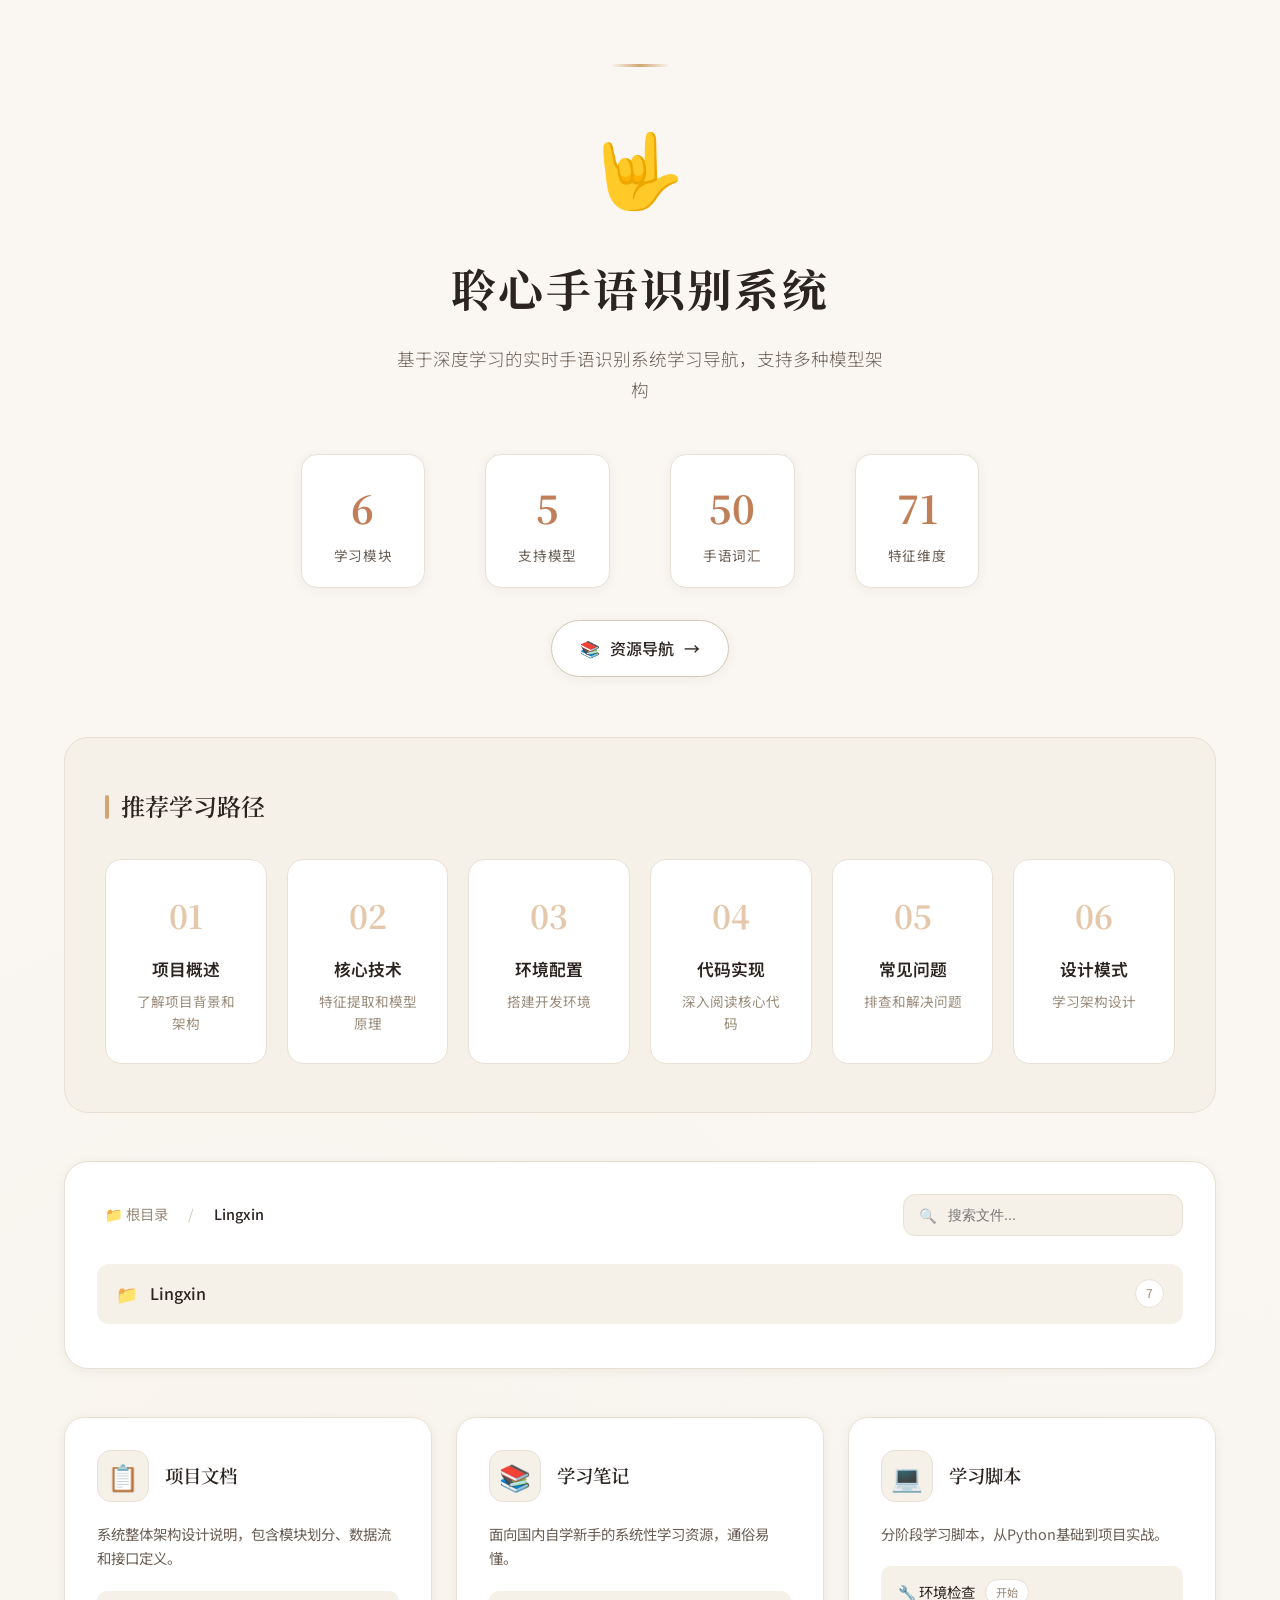
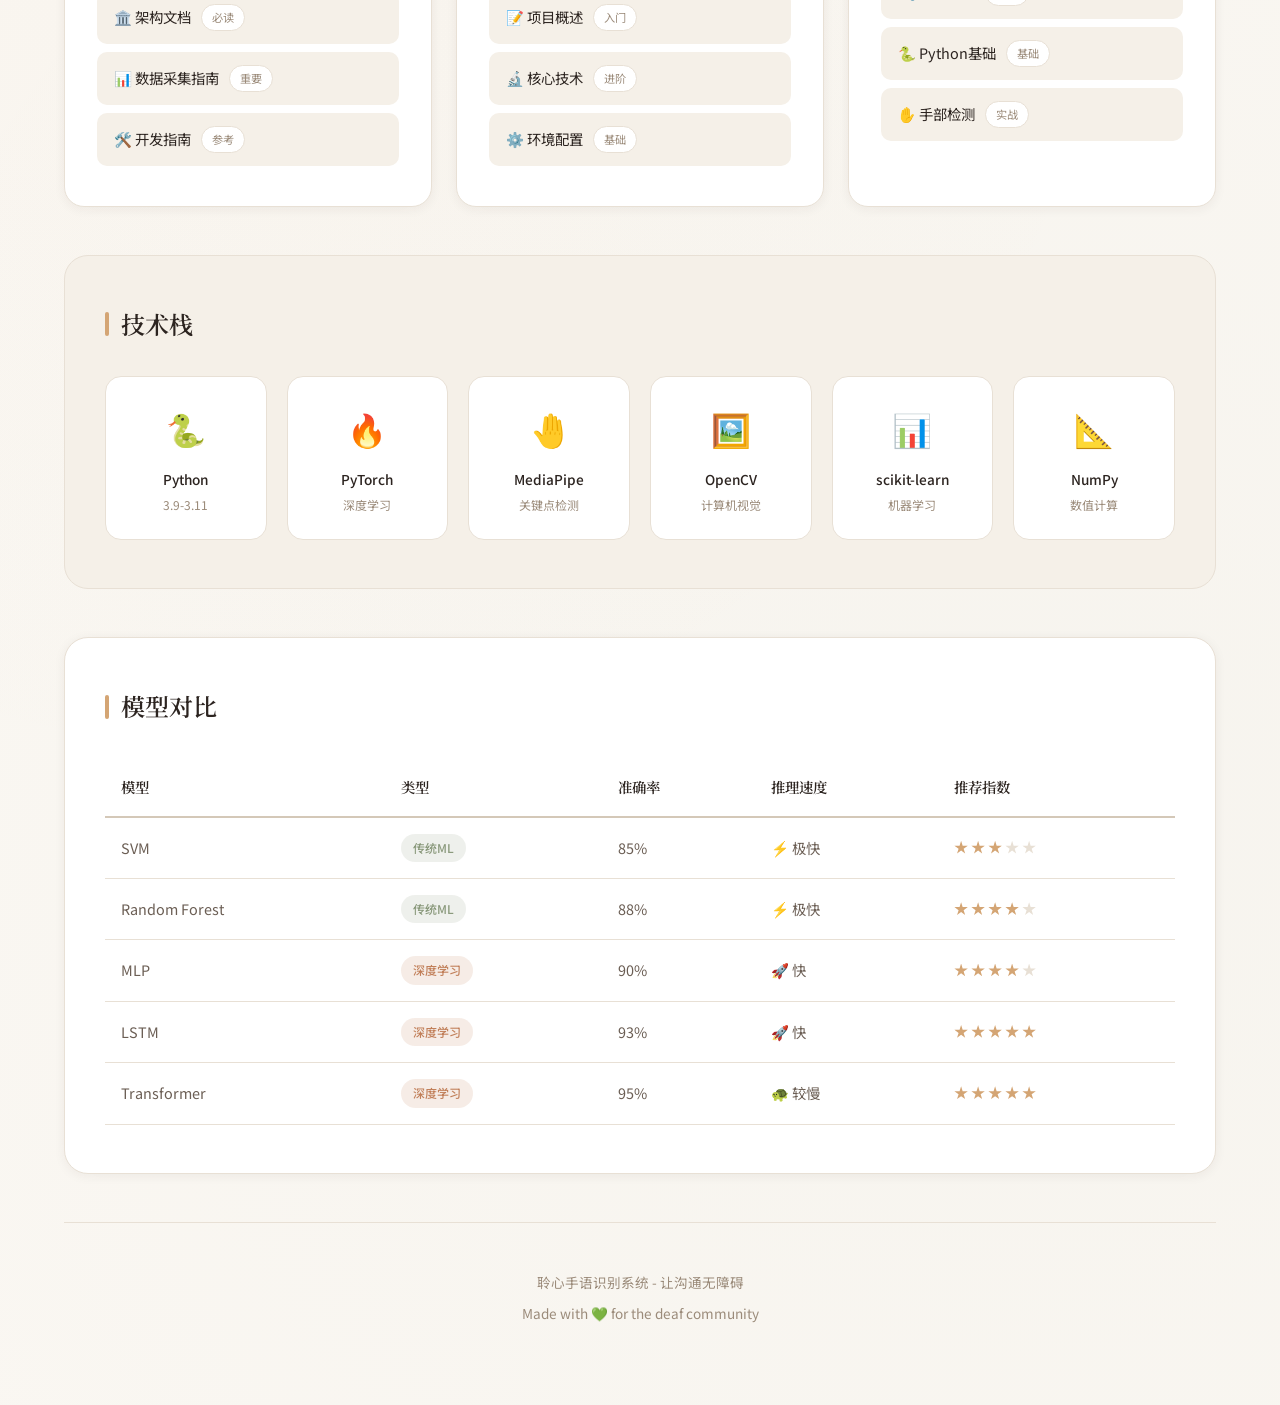
==== index.html @ bf2c27cf "feat(web): 优化网页设计，添加资源导航页面和侧边导航功能" ====
<!DOCTYPE html>
<html lang="zh-CN">
<head>
    <meta charset="UTF-8">
    <meta name="viewport" content="width=device-width, initial-scale=1.0">
    <title>聆心手语识别系统 - 学习导航</title>
    <link rel="preconnect" href="https://fonts.googleapis.com">
    <link rel="preconnect" href="https://fonts.gstatic.com" crossorigin>
    <link href="https://fonts.googleapis.com/css2?family=Noto+Serif+SC:wght@400;600;700&family=Noto+Sans+SC:wght@300;400;500;600&display=swap" rel="stylesheet">
    <style>
        * {
            margin: 0;
            padding: 0;
            box-sizing: border-box;
        }

        :root {
            /* 温暖的日式配色 */
            --bg-primary: #FAF7F2;
            --bg-secondary: #F5F0E8;
            --bg-card: #FFFFFF;
            --text-primary: #2C2420;
            --text-secondary: #6B5E54;
            --text-muted: #9B8B7A;
            --accent-warm: #D4A574;
            --accent-terracotta: #C17F59;
            --accent-sage: #8B9A7D;
            --accent-indigo: #5A6B7C;
            --border-light: #E8E0D5;
            --border-medium: #D4C8B8;
            --shadow-soft: 0 2px 12px rgba(44, 36, 32, 0.06);
            --shadow-medium: 0 4px 24px rgba(44, 36, 32, 0.08);
            --shadow-hover: 0 8px 32px rgba(44, 36, 32, 0.12);
            --transition-fast: 0.2s cubic-bezier(0.4, 0, 0.2, 1);
            --transition-normal: 0.3s cubic-bezier(0.4, 0, 0.2, 1);
            --transition-slow: 0.5s cubic-bezier(0.4, 0, 0.2, 1);
        }

        body {
            font-family: 'Noto Sans SC', -apple-system, BlinkMacSystemFont, sans-serif;
            background: var(--bg-primary);
            min-height: 100vh;
            color: var(--text-primary);
            line-height: 1.7;
            background-image: 
                radial-gradient(circle at 20% 50%, rgba(212, 165, 116, 0.03) 0%, transparent 50%),
                radial-gradient(circle at 80% 80%, rgba(139, 154, 125, 0.03) 0%, transparent 50%);
        }

        .container {
            max-width: 1200px;
            margin: 0 auto;
            padding: 24px;
        }

        /* ===== 头部区域 ===== */
        header {
            text-align: center;
            padding: 80px 20px 60px;
            position: relative;
        }

        header::before {
            content: '';
            position: absolute;
            top: 40px;
            left: 50%;
            transform: translateX(-50%);
            width: 60px;
            height: 3px;
            background: linear-gradient(90deg, transparent, var(--accent-warm), transparent);
            border-radius: 2px;
        }

        .logo {
            font-size: 4.5rem;
            margin-bottom: 24px;
            display: inline-block;
            position: relative;
            animation: gentleFloat 6s ease-in-out infinite;
        }

        @keyframes gentleFloat {
            0%, 100% { transform: translateY(0); }
            50% { transform: translateY(-8px); }
        }

        h1 {
            font-family: 'Noto Serif SC', serif;
            font-size: 2.8rem;
            font-weight: 700;
            margin-bottom: 16px;
            color: var(--text-primary);
            letter-spacing: 0.05em;
        }

        .subtitle {
            font-size: 1.1rem;
            color: var(--text-secondary);
            max-width: 500px;
            margin: 0 auto;
            font-weight: 300;
            line-height: 1.8;
        }

        .nav-button {
            display: inline-flex;
            align-items: center;
            gap: 10px;
            padding: 14px 28px;
            background: var(--bg-card);
            color: var(--text-primary);
            text-decoration: none;
            border-radius: 50px;
            font-weight: 500;
            margin-top: 32px;
            transition: all var(--transition-normal);
            border: 1px solid var(--border-medium);
            box-shadow: var(--shadow-soft);
        }

        .nav-button:hover {
            transform: translateY(-2px);
            box-shadow: var(--shadow-hover);
            border-color: var(--accent-warm);
            color: var(--accent-terracotta);
        }

        .nav-button::after {
            content: '→';
            transition: transform var(--transition-fast);
        }

        .nav-button:hover::after {
            transform: translateX(4px);
        }

        /* ===== 统计区域 ===== */
        .stats {
            display: flex;
            justify-content: center;
            gap: 60px;
            margin-top: 48px;
            flex-wrap: wrap;
        }

        .stat-item {
            text-align: center;
            padding: 20px 32px;
            background: var(--bg-card);
            border-radius: 16px;
            box-shadow: var(--shadow-soft);
            border: 1px solid var(--border-light);
            transition: all var(--transition-normal);
            min-width: 120px;
        }

        .stat-item:hover {
            transform: translateY(-4px);
            box-shadow: var(--shadow-medium);
        }

        .stat-number {
            font-family: 'Noto Serif SC', serif;
            font-size: 2.4rem;
            font-weight: 700;
            color: var(--accent-terracotta);
            margin-bottom: 4px;
        }

        .stat-label {
            font-size: 0.85rem;
            color: var(--text-secondary);
            font-weight: 400;
            letter-spacing: 0.05em;
        }

        /* ===== 学习路径 ===== */
        .learning-path {
            background: var(--bg-secondary);
            border-radius: 24px;
            padding: 48px 40px;
            margin-bottom: 48px;
            border: 1px solid var(--border-light);
        }

        .section-title {
            font-family: 'Noto Serif SC', serif;
            font-size: 1.5rem;
            font-weight: 600;
            margin-bottom: 32px;
            display: flex;
            align-items: center;
            gap: 12px;
            color: var(--text-primary);
        }

        .section-title::before {
            content: '';
            width: 4px;
            height: 24px;
            background: var(--accent-warm);
            border-radius: 2px;
        }

        .path-steps {
            display: flex;
            gap: 20px;
            flex-wrap: wrap;
        }

        .path-step {
            flex: 1;
            min-width: 160px;
            background: var(--bg-card);
            border-radius: 16px;
            padding: 28px 24px;
            text-align: center;
            transition: all var(--transition-normal);
            border: 1px solid var(--border-light);
            cursor: pointer;
            position: relative;
            overflow: hidden;
        }

        .path-step::before {
            content: '';
            position: absolute;
            top: 0;
            left: 0;
            right: 0;
            height: 3px;
            background: linear-gradient(90deg, var(--accent-warm), var(--accent-terracotta));
            transform: scaleX(0);
            transition: transform var(--transition-normal);
        }

        .path-step:hover {
            transform: translateY(-4px);
            box-shadow: var(--shadow-hover);
        }

        .path-step:hover::before {
            transform: scaleX(1);
        }

        .step-number {
            font-family: 'Noto Serif SC', serif;
            font-size: 2rem;
            font-weight: 700;
            color: var(--accent-warm);
            margin-bottom: 12px;
            opacity: 0.6;
        }

        .step-title {
            font-weight: 600;
            font-size: 1.05rem;
            margin-bottom: 8px;
            color: var(--text-primary);
        }

        .step-desc {
            font-size: 0.85rem;
            color: var(--text-muted);
            line-height: 1.6;
        }

        /* ===== 资源导航区域 ===== */
        .resource-nav {
            background: var(--bg-card);
            border-radius: 24px;
            padding: 32px;
            margin-bottom: 48px;
            border: 1px solid var(--border-light);
            box-shadow: var(--shadow-soft);
        }

        .nav-header {
            display: flex;
            align-items: center;
            justify-content: space-between;
            margin-bottom: 28px;
            flex-wrap: wrap;
            gap: 16px;
        }

        .nav-breadcrumb {
            display: flex;
            align-items: center;
            gap: 12px;
            font-size: 0.9rem;
            color: var(--text-muted);
        }

        .nav-breadcrumb span {
            cursor: pointer;
            transition: color var(--transition-fast);
            padding: 4px 8px;
            border-radius: 6px;
        }

        .nav-breadcrumb span:hover {
            color: var(--accent-terracotta);
            background: var(--bg-secondary);
        }

        .nav-breadcrumb .separator {
            color: var(--border-medium);
            cursor: default;
            padding: 0;
        }

        .nav-breadcrumb .current {
            color: var(--text-primary);
            font-weight: 500;
        }

        .nav-search {
            position: relative;
            flex: 1;
            max-width: 280px;
        }

        .nav-search input {
            width: 100%;
            padding: 12px 16px 12px 44px;
            background: var(--bg-secondary);
            border: 1px solid var(--border-light);
            border-radius: 12px;
            font-size: 0.9rem;
            color: var(--text-primary);
            transition: all var(--transition-fast);
        }

        .nav-search input:focus {
            outline: none;
            border-color: var(--accent-warm);
            background: var(--bg-card);
        }

        .nav-search::before {
            content: '🔍';
            position: absolute;
            left: 16px;
            top: 50%;
            transform: translateY(-50%);
            font-size: 0.9rem;
            opacity: 0.5;
        }

        /* ===== 文件树 ===== */
        .file-tree {
            list-style: none;
        }

        .tree-node {
            position: relative;
            margin-bottom: 6px;
        }

        .folder-header {
            display: flex;
            align-items: center;
            gap: 12px;
            padding: 14px 18px;
            background: var(--bg-secondary);
            border-radius: 12px;
            cursor: pointer;
            transition: all var(--transition-fast);
            user-select: none;
            border: 1px solid transparent;
        }

        .folder-header:hover {
            background: var(--bg-primary);
            border-color: var(--border-medium);
        }

        .folder-icon {
            font-size: 1.1rem;
            transition: transform var(--transition-normal);
            flex-shrink: 0;
        }

        .folder-header.active .folder-icon {
            transform: rotate(90deg);
        }

        .folder-name {
            font-weight: 500;
            flex: 1;
            text-align: left;
            color: var(--text-primary);
        }

        .folder-count {
            font-size: 0.75rem;
            color: var(--text-muted);
            background: var(--bg-card);
            padding: 3px 10px;
            border-radius: 20px;
            border: 1px solid var(--border-light);
        }

        .folder-content {
            max-height: 0;
            overflow: hidden;
            transition: max-height var(--transition-slow), opacity var(--transition-normal);
            opacity: 0;
            padding-left: 24px;
            margin-top: 6px;
        }

        .folder-content.open {
            max-height: 2000px;
            opacity: 1;
        }

        .file-list {
            list-style: none;
        }

        .file-item {
            display: flex;
            align-items: center;
            gap: 12px;
            padding: 12px 16px;
            margin-bottom: 4px;
            border-radius: 10px;
            cursor: pointer;
            transition: all var(--transition-fast);
            position: relative;
            background: var(--bg-card);
            border: 1px solid var(--border-light);
        }

        .file-item::before {
            content: '';
            position: absolute;
            left: 0;
            top: 50%;
            transform: translateY(-50%);
            width: 3px;
            height: 0;
            background: var(--accent-warm);
            border-radius: 2px;
            transition: height var(--transition-fast);
        }

        .file-item:hover {
            background: var(--bg-primary);
            padding-left: 20px;
            border-color: var(--accent-warm);
        }

        .file-item:hover::before {
            height: 50%;
        }

        .file-item.active {
            background: var(--bg-secondary);
            border-color: var(--accent-warm);
        }

        .file-icon {
            font-size: 1rem;
            flex-shrink: 0;
        }

        .file-name {
            flex: 1;
            font-size: 0.9rem;
            color: var(--text-primary);
        }

        .file-badge {
            font-size: 0.7rem;
            padding: 3px 10px;
            border-radius: 20px;
            background: var(--bg-secondary);
            color: var(--text-secondary);
            border: 1px solid var(--border-light);
        }

        /* ===== 学习卡片 ===== */
        .learn-grid {
            display: grid;
            grid-template-columns: repeat(auto-fit, minmax(320px, 1fr));
            gap: 24px;
            margin-bottom: 48px;
        }

        .learn-card {
            background: var(--bg-card);
            border-radius: 20px;
            padding: 32px;
            border: 1px solid var(--border-light);
            transition: all var(--transition-normal);
            box-shadow: var(--shadow-soft);
        }

        .learn-card:hover {
            transform: translateY(-4px);
            box-shadow: var(--shadow-hover);
            border-color: var(--border-medium);
        }

        .card-header {
            display: flex;
            align-items: center;
            gap: 16px;
            margin-bottom: 20px;
        }

        .card-icon {
            width: 52px;
            height: 52px;
            border-radius: 14px;
            display: flex;
            align-items: center;
            justify-content: center;
            font-size: 1.6rem;
            background: var(--bg-secondary);
            border: 1px solid var(--border-light);
        }

        .card-title {
            font-family: 'Noto Serif SC', serif;
            font-weight: 600;
            font-size: 1.15rem;
            color: var(--text-primary);
        }

        .card-desc {
            color: var(--text-secondary);
            font-size: 0.9rem;
            margin-bottom: 20px;
            line-height: 1.7;
        }

        .learn-list {
            list-style: none;
        }

        .learn-item {
            padding: 12px 16px;
            background: var(--bg-secondary);
            border-radius: 10px;
            margin-bottom: 8px;
            display: flex;
            align-items: center;
            justify-content: space-between;
            transition: all var(--transition-fast);
            border: 1px solid transparent;
        }

        .learn-item:hover {
            background: var(--bg-primary);
            border-color: var(--border-medium);
            transform: translateX(4px);
        }

        .learn-item a {
            color: var(--text-primary);
            text-decoration: none;
            font-size: 0.9rem;
            display: flex;
            align-items: center;
            gap: 10px;
            width: 100%;
        }

        .learn-item a:hover {
            color: var(--accent-terracotta);
        }

        .learn-badge {
            font-size: 0.7rem;
            padding: 3px 10px;
            border-radius: 20px;
            background: var(--bg-card);
            color: var(--text-muted);
            border: 1px solid var(--border-light);
        }

        /* ===== 技术栈 ===== */
        .tech-stack {
            background: var(--bg-secondary);
            border-radius: 24px;
            padding: 48px 40px;
            margin-bottom: 48px;
            border: 1px solid var(--border-light);
        }

        .tech-grid {
            display: grid;
            grid-template-columns: repeat(auto-fit, minmax(120px, 1fr));
            gap: 20px;
        }

        .tech-item {
            background: var(--bg-card);
            border-radius: 16px;
            padding: 24px 16px;
            text-align: center;
            transition: all var(--transition-normal);
            border: 1px solid var(--border-light);
            cursor: pointer;
        }

        .tech-item:hover {
            transform: translateY(-4px);
            box-shadow: var(--shadow-medium);
            border-color: var(--accent-warm);
        }

        .tech-icon {
            font-size: 2rem;
            margin-bottom: 12px;
        }

        .tech-name {
            font-size: 0.85rem;
            font-weight: 500;
            color: var(--text-primary);
            margin-bottom: 4px;
        }

        .tech-desc {
            font-size: 0.75rem;
            color: var(--text-muted);
        }

        /* ===== 模型对比表 ===== */
        .model-comparison {
            background: var(--bg-card);
            border-radius: 24px;
            padding: 48px 40px;
            margin-bottom: 48px;
            border: 1px solid var(--border-light);
            box-shadow: var(--shadow-soft);
            overflow-x: auto;
        }

        table {
            width: 100%;
            border-collapse: collapse;
            font-size: 0.9rem;
        }

        th {
            text-align: left;
            padding: 16px;
            font-weight: 600;
            color: var(--text-primary);
            border-bottom: 2px solid var(--border-medium);
            font-family: 'Noto Serif SC', serif;
        }

        td {
            padding: 16px;
            border-bottom: 1px solid var(--border-light);
            color: var(--text-secondary);
        }

        tr:hover {
            background: var(--bg-secondary);
        }

        .model-type {
            display: inline-block;
            padding: 4px 12px;
            border-radius: 20px;
            font-size: 0.75rem;
            font-weight: 500;
        }

        .type-ml { 
            background: rgba(139, 154, 125, 0.15); 
            color: var(--accent-sage); 
        }
        .type-dl { 
            background: rgba(193, 127, 89, 0.15); 
            color: var(--accent-terracotta); 
        }

        .rating {
            display: flex;
            gap: 3px;
        }

        .star {
            width: 14px;
            height: 14px;
            background: var(--border-light);
            clip-path: polygon(50% 0%, 61% 35%, 98% 35%, 68% 57%, 79% 91%, 50% 70%, 21% 91%, 32% 57%, 2% 35%, 39% 35%);
        }

        .star.filled {
            background: var(--accent-warm);
        }

        /* ===== 页脚 ===== */
        footer {
            text-align: center;
            padding: 48px 20px;
            color: var(--text-muted);
            font-size: 0.85rem;
            border-top: 1px solid var(--border-light);
            margin-top: 48px;
        }

        footer p {
            margin-bottom: 8px;
        }

        /* ===== 响应式 ===== */
        @media (max-width: 768px) {
            h1 { font-size: 2rem; }
            .logo { font-size: 3.5rem; }
            .stats { gap: 16px; }
            .stat-item { min-width: 100px; padding: 16px 20px; }
            .stat-number { font-size: 1.8rem; }
            .learning-path, .tech-stack, .model-comparison { padding: 32px 24px; }
            .path-steps { gap: 12px; }
            .path-step { min-width: 140px; padding: 20px 16px; }
            .learn-grid { grid-template-columns: 1fr; }
            .nav-header { flex-direction: column; align-items: stretch; }
            .nav-search { max-width: none; }
        }

        /* ===== 动画 ===== */
        @keyframes fadeInUp {
            from { opacity: 0; transform: translateY(20px); }
            to { opacity: 1; transform: translateY(0); }
        }

        .animate-fadeInUp {
            animation: fadeInUp 0.6s ease forwards;
        }

        .delay-1 { animation-delay: 0.1s; }
        .delay-2 { animation-delay: 0.2s; }
        .delay-3 { animation-delay: 0.3s; }
        .delay-4 { animation-delay: 0.4s; }
    </style>
</head>
<body>
    <div class="container">
        <header>
            <div class="logo">🤟</div>
            <h1>聆心手语识别系统</h1>
            <p class="subtitle">基于深度学习的实时手语识别系统学习导航，支持多种模型架构</p>
            <div class="stats">
                <div class="stat-item">
                    <div class="stat-number">6</div>
                    <div class="stat-label">学习模块</div>
                </div>
                <div class="stat-item">
                    <div class="stat-number">5</div>
                    <div class="stat-label">支持模型</div>
                </div>
                <div class="stat-item">
                    <div class="stat-number">50</div>
                    <div class="stat-label">手语词汇</div>
                </div>
                <div class="stat-item">
                    <div class="stat-number">71</div>
                    <div class="stat-label">特征维度</div>
                </div>
            </div>
            <a href="resources.html" class="nav-button">
                <span>📚</span>
                <span>资源导航</span>
            </a>
        </header>

        <section class="learning-path">
            <h2 class="section-title">推荐学习路径</h2>
            <div class="path-steps">
                <div class="path-step" data-step="1">
                    <div class="step-number">01</div>
                    <div class="step-title">项目概述</div>
                    <div class="step-desc">了解项目背景和架构</div>
                </div>
                <div class="path-step" data-step="2">
                    <div class="step-number">02</div>
                    <div class="step-title">核心技术</div>
                    <div class="step-desc">特征提取和模型原理</div>
                </div>
                <div class="path-step" data-step="3">
                    <div class="step-number">03</div>
                    <div class="step-title">环境配置</div>
                    <div class="step-desc">搭建开发环境</div>
                </div>
                <div class="path-step" data-step="4">
                    <div class="step-number">04</div>
                    <div class="step-title">代码实现</div>
                    <div class="step-desc">深入阅读核心代码</div>
                </div>
                <div class="path-step" data-step="5">
                    <div class="step-number">05</div>
                    <div class="step-title">常见问题</div>
                    <div class="step-desc">排查和解决问题</div>
                </div>
                <div class="path-step" data-step="6">
                    <div class="step-number">06</div>
                    <div class="step-title">设计模式</div>
                    <div class="step-desc">学习架构设计</div>
                </div>
            </div>
        </section>

        <section class="resource-nav">
            <div class="nav-header">
                <div class="nav-breadcrumb">
                    <span onclick="showRoot()">📁 根目录</span>
                    <span class="separator">/</span>
                    <span class="current" id="currentPath">Lingxin</span>
                </div>
                <div class="nav-search">
                    <input type="text" placeholder="搜索文件..." id="searchInput">
                </div>
            </div>

            <ul class="file-tree" id="fileTree">
                <!-- 文件树将通过JavaScript动态生成 -->
            </ul>
        </section>

        <section class="learn-grid">
            <div class="learn-card animate-fadeInUp">
                <div class="card-header">
                    <div class="card-icon">📋</div>
                    <div class="card-title">项目文档</div>
                </div>
                <div class="card-desc">系统整体架构设计说明，包含模块划分、数据流和接口定义。</div>
                <ul class="learn-list">
                    <li class="learn-item">
                        <a href="docs/architecture.md" target="_blank">
                            <span>🏛️ 架构文档</span>
                            <span class="learn-badge">必读</span>
                        </a>
                    </li>
                    <li class="learn-item">
                        <a href="docs/data_collection.md" target="_blank">
                            <span>📊 数据采集指南</span>
                            <span class="learn-badge">重要</span>
                        </a>
                    </li>
                    <li class="learn-item">
                        <a href="docs/development.md" target="_blank">
                            <span>🛠️ 开发指南</span>
                            <span class="learn-badge">参考</span>
                        </a>
                    </li>
                </ul>
            </div>

            <div class="learn-card animate-fadeInUp delay-1">
                <div class="card-header">
                    <div class="card-icon">📚</div>
                    <div class="card-title">学习笔记</div>
                </div>
                <div class="card-desc">面向国内自学新手的系统性学习资源，通俗易懂。</div>
                <ul class="learn-list">
                    <li class="learn-item">
                        <a href="docs/learning/01-项目概述.md" target="_blank">
                            <span>📝 项目概述</span>
                            <span class="learn-badge">入门</span>
                        </a>
                    </li>
                    <li class="learn-item">
                        <a href="docs/learning/02-核心技术解析.md" target="_blank">
                            <span>🔬 核心技术</span>
                            <span class="learn-badge">进阶</span>
                        </a>
                    </li>
                    <li class="learn-item">
                        <a href="docs/learning/03-环境配置指南.md" target="_blank">
                            <span>⚙️ 环境配置</span>
                            <span class="learn-badge">基础</span>
                        </a>
                    </li>
                </ul>
            </div>

            <div class="learn-card animate-fadeInUp delay-2">
                <div class="card-header">
                    <div class="card-icon">💻</div>
                    <div class="card-title">学习脚本</div>
                </div>
                <div class="card-desc">分阶段学习脚本，从Python基础到项目实战。</div>
                <ul class="learn-list">
                    <li class="learn-item">
                        <a href="learning/00_env_setup.py" target="_blank">
                            <span>🔧 环境检查</span>
                            <span class="learn-badge">开始</span>
                        </a>
                    </li>
                    <li class="learn-item">
                        <a href="learning/01_python_basics.py" target="_blank">
                            <span>🐍 Python基础</span>
                            <span class="learn-badge">基础</span>
                        </a>
                    </li>
                    <li class="learn-item">
                        <a href="learning/04_hand_detection_simple.py" target="_blank">
                            <span>✋ 手部检测</span>
                            <span class="learn-badge">实战</span>
                        </a>
                    </li>
                </ul>
            </div>
        </section>

        <section class="tech-stack">
            <h2 class="section-title">技术栈</h2>
            <div class="tech-grid">
                <div class="tech-item" onclick="window.open('https://www.python.org/', '_blank')">
                    <div class="tech-icon">🐍</div>
                    <div class="tech-name">Python</div>
                    <div class="tech-desc">3.9-3.11</div>
                </div>
                <div class="tech-item" onclick="window.open('https://pytorch.org/', '_blank')">
                    <div class="tech-icon">🔥</div>
                    <div class="tech-name">PyTorch</div>
                    <div class="tech-desc">深度学习</div>
                </div>
                <div class="tech-item" onclick="window.open('https://mediapipe.dev/', '_blank')">
                    <div class="tech-icon">🤚</div>
                    <div class="tech-name">MediaPipe</div>
                    <div class="tech-desc">关键点检测</div>
                </div>
                <div class="tech-item" onclick="window.open('https://opencv.org/', '_blank')">
                    <div class="tech-icon">🖼️</div>
                    <div class="tech-name">OpenCV</div>
                    <div class="tech-desc">计算机视觉</div>
                </div>
                <div class="tech-item" onclick="window.open('https://scikit-learn.org/', '_blank')">
                    <div class="tech-icon">📊</div>
                    <div class="tech-name">scikit-learn</div>
                    <div class="tech-desc">机器学习</div>
                </div>
                <div class="tech-item" onclick="window.open('https://numpy.org/', '_blank')">
                    <div class="tech-icon">📐</div>
                    <div class="tech-name">NumPy</div>
                    <div class="tech-desc">数值计算</div>
                </div>
            </div>
        </section>

        <section class="model-comparison">
            <h2 class="section-title">模型对比</h2>
            <table>
                <thead>
                    <tr>
                        <th>模型</th>
                        <th>类型</th>
                        <th>准确率</th>
                        <th>推理速度</th>
                        <th>推荐指数</th>
                    </tr>
                </thead>
                <tbody>
                    <tr>
                        <td>SVM</td>
                        <td><span class="model-type type-ml">传统ML</span></td>
                        <td>85%</td>
                        <td>⚡ 极快</td>
                        <td>
                            <div class="rating">
                                <div class="star filled"></div>
                                <div class="star filled"></div>
                                <div class="star filled"></div>
                                <div class="star"></div>
                                <div class="star"></div>
                            </div>
                        </td>
                    </tr>
                    <tr>
                        <td>Random Forest</td>
                        <td><span class="model-type type-ml">传统ML</span></td>
                        <td>88%</td>
                        <td>⚡ 极快</td>
                        <td>
                            <div class="rating">
                                <div class="star filled"></div>
                                <div class="star filled"></div>
                                <div class="star filled"></div>
                                <div class="star filled"></div>
                                <div class="star"></div>
                            </div>
                        </td>
                    </tr>
                    <tr>
                        <td>MLP</td>
                        <td><span class="model-type type-dl">深度学习</span></td>
                        <td>90%</td>
                        <td>🚀 快</td>
                        <td>
                            <div class="rating">
                                <div class="star filled"></div>
                                <div class="star filled"></div>
                                <div class="star filled"></div>
                                <div class="star filled"></div>
                                <div class="star"></div>
                            </div>
                        </td>
                    </tr>
                    <tr>
                        <td>LSTM</td>
                        <td><span class="model-type type-dl">深度学习</span></td>
                        <td>93%</td>
                        <td>🚀 快</td>
                        <td>
                            <div class="rating">
                                <div class="star filled"></div>
                                <div class="star filled"></div>
                                <div class="star filled"></div>
                                <div class="star filled"></div>
                                <div class="star filled"></div>
                            </div>
                        </td>
                    </tr>
                    <tr>
                        <td>Transformer</td>
                        <td><span class="model-type type-dl">深度学习</span></td>
                        <td>95%</td>
                        <td>🐢 较慢</td>
                        <td>
                            <div class="rating">
                                <div class="star filled"></div>
                                <div class="star filled"></div>
                                <div class="star filled"></div>
                                <div class="star filled"></div>
                                <div class="star filled"></div>
                            </div>
                        </td>
                    </tr>
                </tbody>
            </table>
        </section>

        <footer>
            <p>聆心手语识别系统 - 让沟通无障碍</p>
            <p>Made with 💚 for the deaf community</p>
        </footer>
    </div>

    <script>
        // 文件树数据
        const fileTreeData = {
            name: "Lingxin",
            type: "folder",
            children: [
                {
                    name: "docs",
                    type: "folder",
                    children: [
                        { name: "learning", type: "folder", children: [
                            { name: "01-项目概述.md", type: "file", badge: "doc" },
                            { name: "02-核心技术解析.md", type: "file", badge: "doc" },
                            { name: "03-环境配置指南.md", type: "file", badge: "doc" },
                            { name: "04-代码实现详解.md", type: "file", badge: "doc" },
                            { name: "05-常见问题解决方案.md", type: "file", badge: "doc" },
                            { name: "06-设计模式应用.md", type: "file", badge: "doc" }
                        ]},
                        { name: "architecture.md", type: "file", badge: "doc" },
                        { name: "data_collection.md", type: "file", badge: "doc" },
                        { name: "development.md", type: "file", badge: "doc" },
                        { name: "experiments.md", type: "file", badge: "doc" }
                    ]
                },
                {
                    name: "learning",
                    type: "folder",
                    children: [
                        { name: "00_env_setup.py", type: "file", badge: "py" },
                        { name: "01_python_basics.py", type: "file", badge: "py" },
                        { name: "02_opencv_basics.py", type: "file", badge: "py" },
                        { name: "03_mediapipe_intro.py", type: "file", badge: "py" },
                        { name: "04_hand_detection.py", type: "file", badge: "py" },
                        { name: "05_pose_detection.py", type: "file", badge: "py" },
                        { name: "06_numpy_intro.py", type: "file", badge: "py" },
                        { name: "07_feature_extraction.py", type: "file", badge: "py" },
                        { name: "08_svm_intro.py", type: "file", badge: "py" },
                        { name: "09_lstm_intro.py", type: "file", badge: "py" },
                        { name: "10_data_collection.py", type: "file", badge: "py" },
                        { name: "README.md", type: "file", badge: "doc" }
                    ]
                },
                {
                    name: "src",
                    type: "folder",
                    children: [
                        { name: "detection", type: "folder", children: [
                            { name: "hand_detector.py", type: "file", badge: "py" },
                            { name: "holistic_detector.py", type: "file", badge: "py" }
                        ]},
                        { name: "models", type: "folder", children: [
                            { name: "svm_model.py", type: "file", badge: "py" },
                            { name: "lstm_model.py", type: "file", badge: "py" },
                            { name: "transformer_model.py", type: "file", badge: "py" }
                        ]},
                        { name: "training", type: "folder", children: [
                            { name: "trainer.py", type: "file", badge: "py" },
                            { name: "train.py", type: "file", badge: "py" }
                        ]}
                    ]
                },
                {
                    name: "tools",
                    type: "folder",
                    children: [
                        { name: "collect_data.py", type: "file", badge: "py" },
                        { name: "preprocess.py", type: "file", badge: "py" },
                        { name: "train.py", type: "file", badge: "py" },
                        { name: "evaluate.py", type: "file", badge: "py" },
                        { name: "inference.py", type: "file", badge: "py" }
                    ]
                },
                { name: "README.md", type: "file", badge: "doc" },
                { name: "environment.yml", type: "file", badge: "yml" },
                { name: "requirements.txt", type: "file", badge: "txt" }
            ]
        };

        // 文件类型图标映射
        const fileIcons = {
            doc: "📝",
            py: "🐍",
            yml: "⚙️",
            txt: "📄",
            md: "📝"
        };

        // 文件类型标签映射
        const fileTypeLabels = {
            doc: "文档",
            py: "Python",
            yml: "配置",
            txt: "文本",
            md: "Markdown"
        };

        // 生成文件树HTML
        function generateFileTree(node, depth = 0) {
            if (node.type === "folder") {
                const hasChildren = node.children && node.children.length > 0;
                const childCount = hasChildren ? node.children.length : 0;
                
                return `
                    <li class="tree-node" data-depth="${depth}" data-path="${node.name}">
                        <div class="folder-header" data-name="${node.name}">
                            <span class="folder-icon">📁</span>
                            <span class="folder-name">${node.name}</span>
                            ${childCount > 0 ? `<span class="folder-count">${childCount}</span>` : ''}
                        </div>
                        ${hasChildren ? `
                            <div class="folder-content">
                                <ul class="file-list">
                                    ${node.children.map(child => generateFileTree(child, depth + 1)).join('')}
                                </ul>
                            </div>
                        ` : ''}
                    </li>
                `;
            } else {
                return `
                    <li class="file-item" data-name="${node.name}" data-path="${node.name}">
                        <span class="file-icon">${fileIcons[node.badge] || "📄"}</span>
                        <span class="file-name">${node.name}</span>
                        <span class="file-badge">${fileTypeLabels[node.badge] || "文件"}</span>
                    </li>
                `;
            }
        }

        // 初始化文件树
        function initFileTree() {
            const fileTreeElement = document.getElementById('fileTree');
            fileTreeElement.innerHTML = generateFileTree(fileTreeData);
            
            // 添加文件夹点击事件
            document.querySelectorAll('.folder-header').forEach(header => {
                header.addEventListener('click', function() {
                    const content = this.nextElementSibling;
                    const isOpen = content && content.classList.contains('open');
                    
                    // 切换当前文件夹状态
                    if (content) {
                        content.classList.toggle('open');
                    }
                    this.classList.toggle('active');
                    
                    // 更新面包屑
                    updateBreadcrumb(this.dataset.name);
                });
            });
            
            // 添加文件点击事件
            document.querySelectorAll('.file-item').forEach(item => {
                item.addEventListener('click', function() {
                    // 移除其他文件的active状态
                    document.querySelectorAll('.file-item').forEach(f => f.classList.remove('active'));
                    // 添加当前文件的active状态
                    this.classList.add('active');
                    
                    // 打开文件
                    const fileName = this.dataset.name;
                    console.log('打开文件:', fileName);
                });
            });
        }

        // 更新面包屑导航
        function updateBreadcrumb(folderName) {
            const currentPath = document.getElementById('currentPath');
            currentPath.textContent = folderName;
        }

        // 显示根目录
        function showRoot() {
            document.querySelectorAll('.folder-content').forEach(content => {
                content.classList.remove('open');
            });
            document.querySelectorAll('.folder-header').forEach(header => {
                header.classList.remove('active');
            });
            updateBreadcrumb('Lingxin');
        }

        // 搜索功能
        function initSearch() {
            const searchInput = document.getElementById('searchInput');
            searchInput.addEventListener('input', function() {
                const query = this.value.toLowerCase();
                const fileItems = document.querySelectorAll('.file-item');
                
                fileItems.forEach(item => {
                    const fileName = item.dataset.name.toLowerCase();
                    if (fileName.includes(query)) {
                        item.style.display = 'flex';
                        // 展开父文件夹
                        let parent = item.closest('.folder-content');
                        while (parent) {
                            parent.classList.add('open');
                            parent.previousElementSibling.classList.add('active');
                            parent = parent.closest('.tree-node').closest('.folder-content');
                        }
                    } else {
                        item.style.display = query ? 'none' : 'flex';
                    }
                });
            });
        }

        // 页面加载完成后初始化
        document.addEventListener('DOMContentLoaded', function() {
            initFileTree();
            initSearch();
        });
    </script>
</body>
</html>
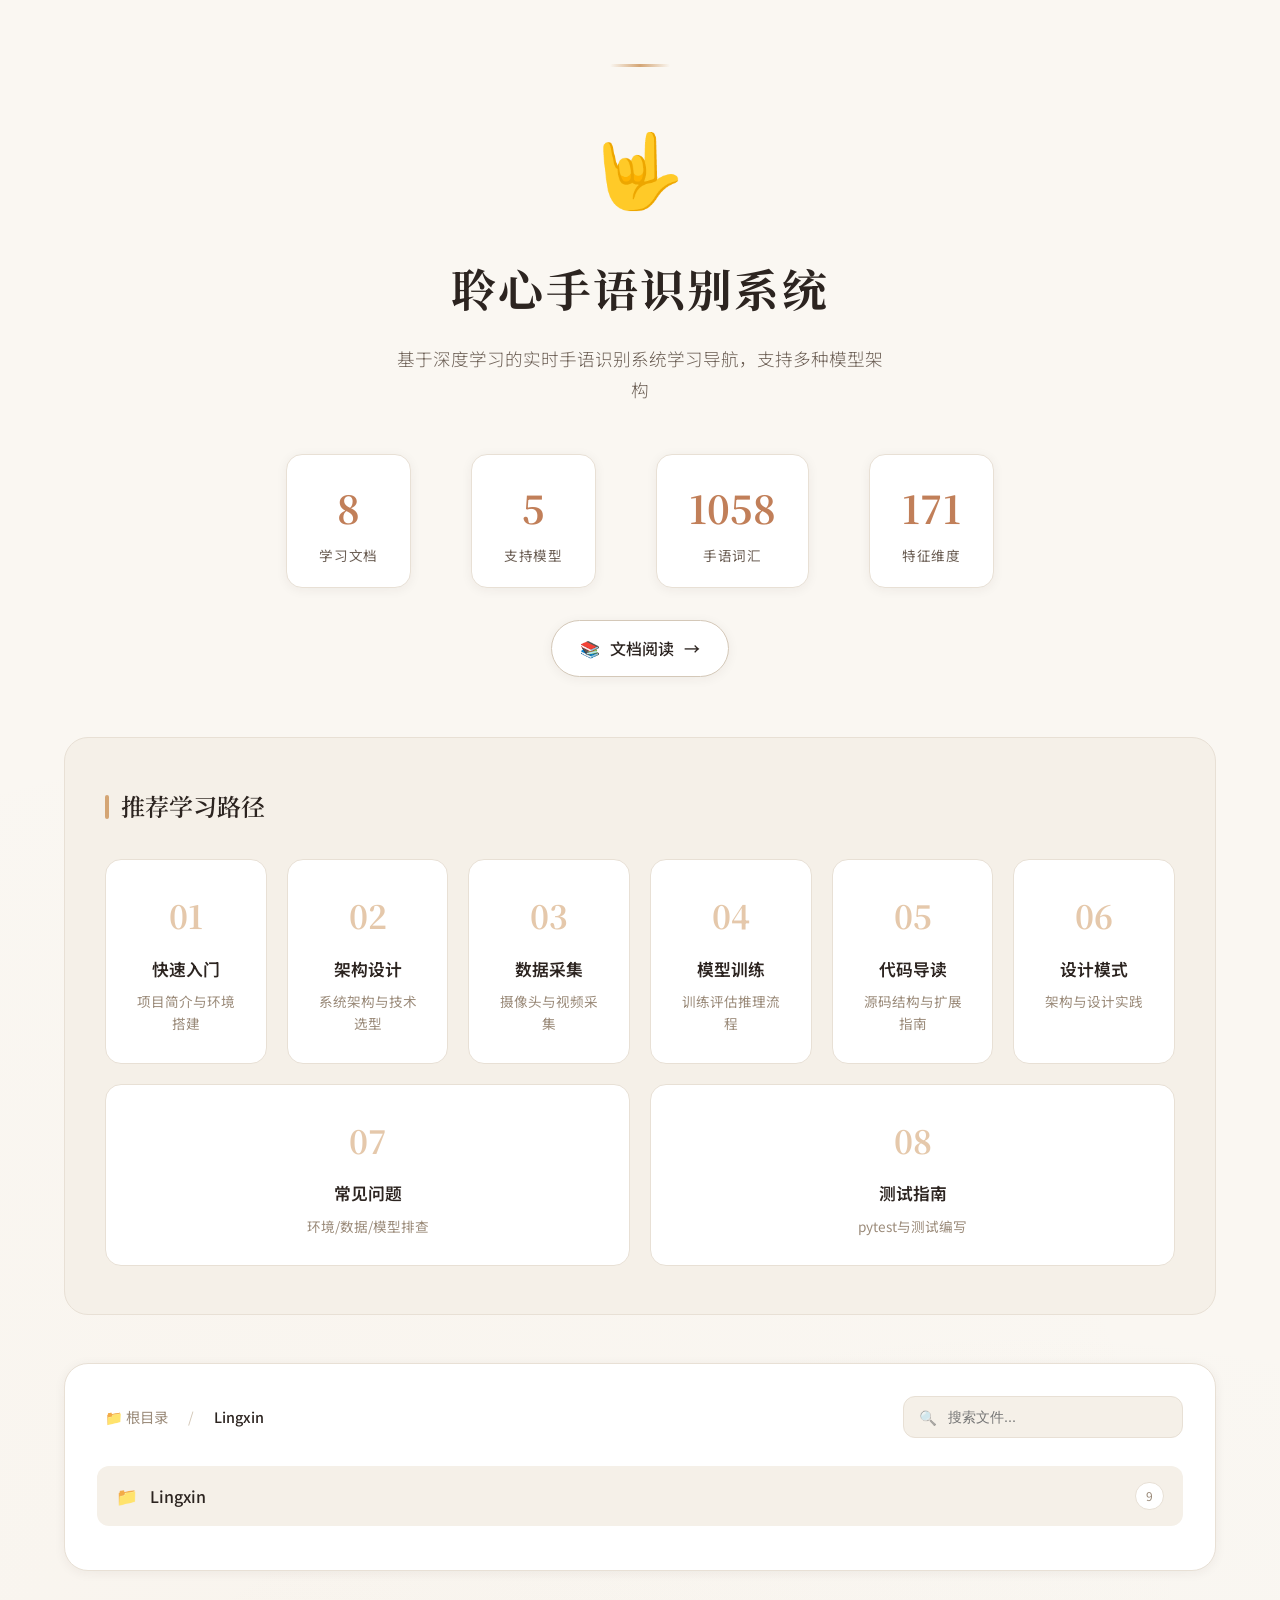
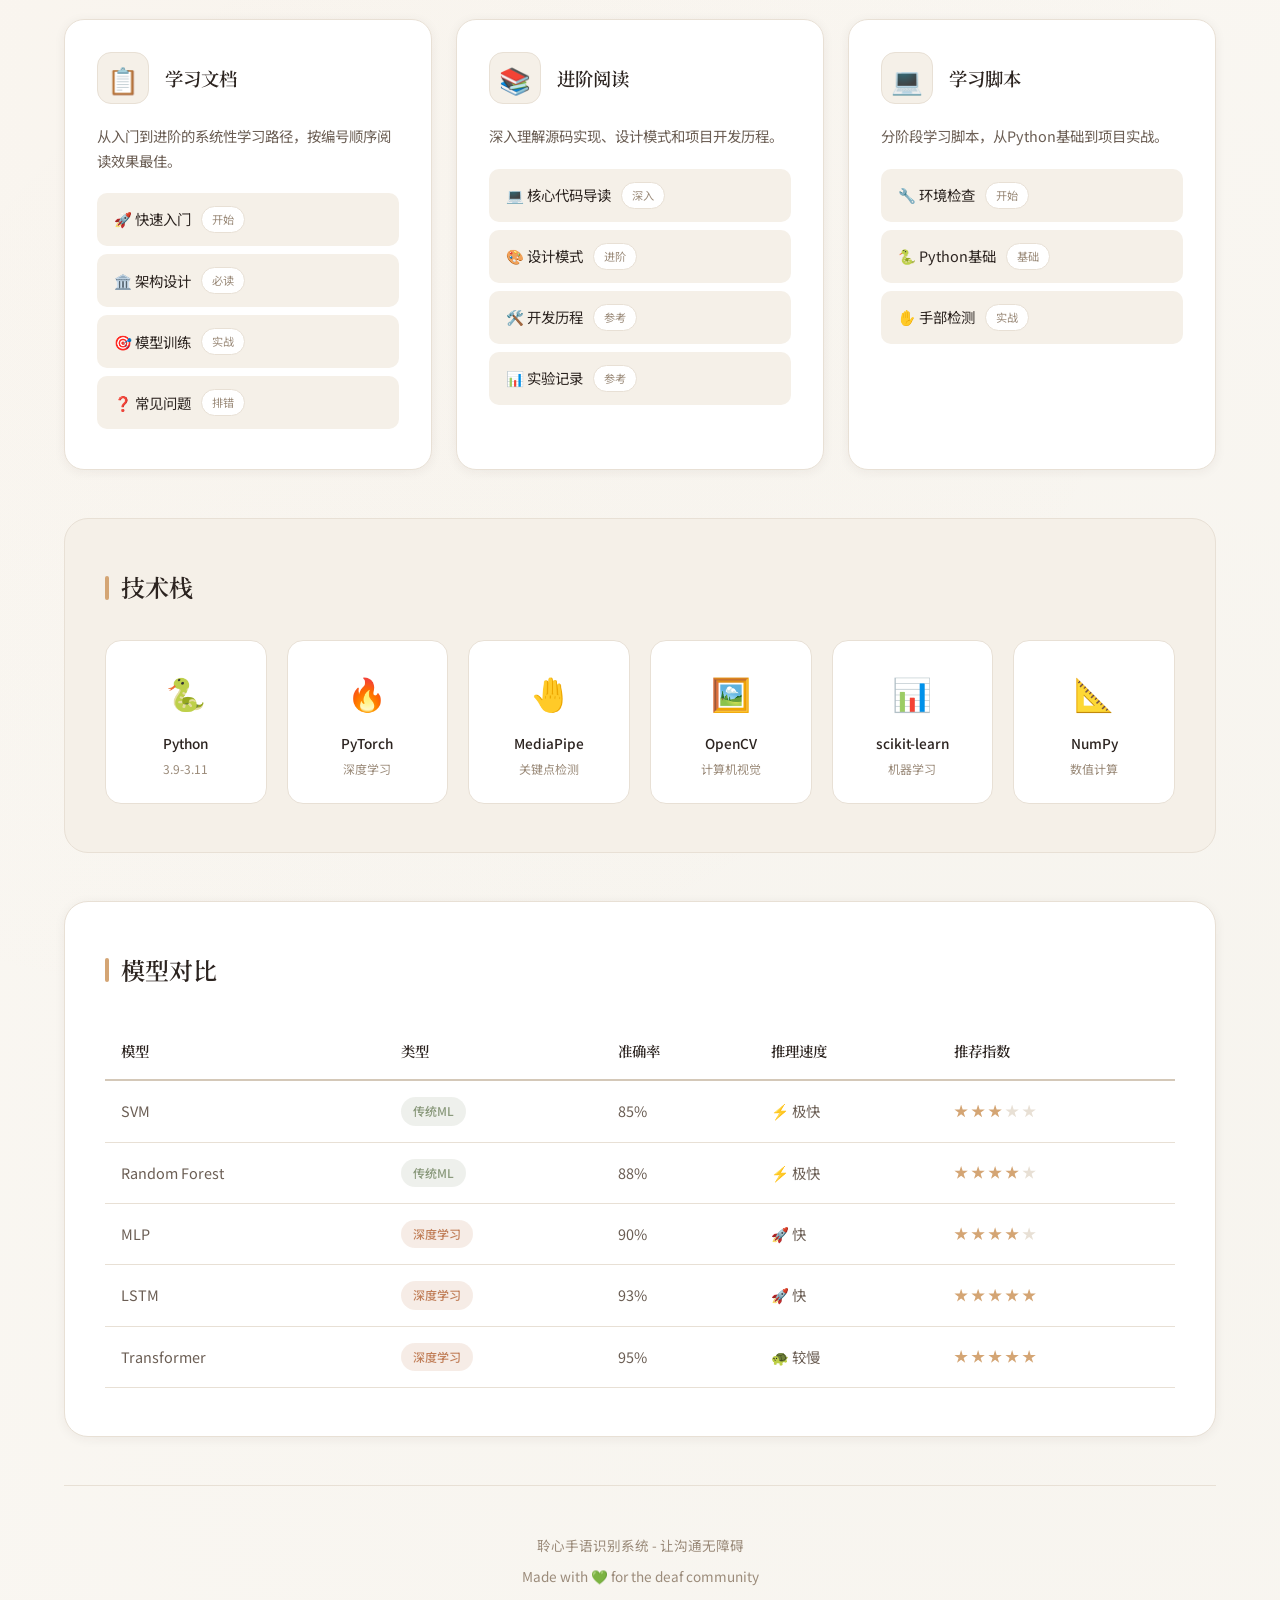
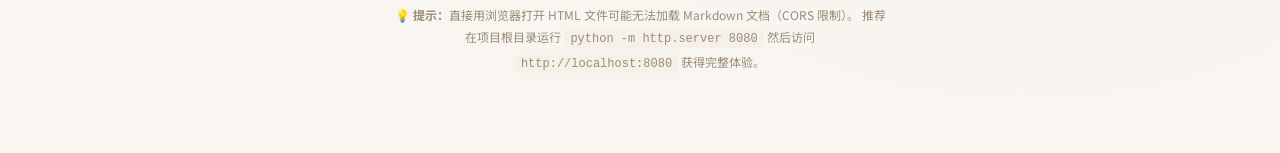
==== commit 2f107ecf: "docs: 文档结构重组 — 新增编号文档体系，移除旧版学习笔记 - 新增 01-08 编号文档（快速入门、架构、数据采集、训练、代码导读、设计模式、FAQ、测试） - 新增 docs/journal" ====
--- a/index.html
+++ b/index.html
@@ -42,7 +42,7 @@
             min-height: 100vh;
             color: var(--text-primary);
             line-height: 1.7;
-            background-image: 
+            background-image:
                 radial-gradient(circle at 20% 50%, rgba(212, 165, 116, 0.03) 0%, transparent 50%),
                 radial-gradient(circle at 80% 80%, rgba(139, 154, 125, 0.03) 0%, transparent 50%);
         }
@@ -676,13 +676,13 @@
             font-weight: 500;
         }
 
-        .type-ml { 
-            background: rgba(139, 154, 125, 0.15); 
-            color: var(--accent-sage); 
-        }
-        .type-dl { 
-            background: rgba(193, 127, 89, 0.15); 
-            color: var(--accent-terracotta); 
+        .type-ml {
+            background: rgba(139, 154, 125, 0.15);
+            color: var(--accent-sage);
+        }
+        .type-dl {
+            background: rgba(193, 127, 89, 0.15);
+            color: var(--accent-terracotta);
         }
 
         .rating {
@@ -754,60 +754,70 @@
             <p class="subtitle">基于深度学习的实时手语识别系统学习导航，支持多种模型架构</p>
             <div class="stats">
                 <div class="stat-item">
-                    <div class="stat-number">6</div>
-                    <div class="stat-label">学习模块</div>
+                    <div class="stat-number">8</div>
+                    <div class="stat-label">学习文档</div>
                 </div>
                 <div class="stat-item">
                     <div class="stat-number">5</div>
                     <div class="stat-label">支持模型</div>
                 </div>
                 <div class="stat-item">
-                    <div class="stat-number">50</div>
+                    <div class="stat-number">1058</div>
                     <div class="stat-label">手语词汇</div>
                 </div>
                 <div class="stat-item">
-                    <div class="stat-number">71</div>
+                    <div class="stat-number">171</div>
                     <div class="stat-label">特征维度</div>
                 </div>
             </div>
-            <a href="resources.html" class="nav-button">
+            <a href="docs-viewer.html?file=docs/01-quickstart.md" class="nav-button">
                 <span>📚</span>
-                <span>资源导航</span>
+                <span>文档阅读</span>
             </a>
         </header>
 
         <section class="learning-path">
             <h2 class="section-title">推荐学习路径</h2>
             <div class="path-steps">
-                <div class="path-step" data-step="1">
+                <div class="path-step" onclick="window.open('docs-viewer.html?file=docs/01-quickstart.md', '_blank')">
                     <div class="step-number">01</div>
-                    <div class="step-title">项目概述</div>
-                    <div class="step-desc">了解项目背景和架构</div>
-                </div>
-                <div class="path-step" data-step="2">
+                    <div class="step-title">快速入门</div>
+                    <div class="step-desc">项目简介与环境搭建</div>
+                </div>
+                <div class="path-step" onclick="window.open('docs-viewer.html?file=docs/02-architecture.md', '_blank')">
                     <div class="step-number">02</div>
-                    <div class="step-title">核心技术</div>
-                    <div class="step-desc">特征提取和模型原理</div>
-                </div>
-                <div class="path-step" data-step="3">
+                    <div class="step-title">架构设计</div>
+                    <div class="step-desc">系统架构与技术选型</div>
+                </div>
+                <div class="path-step" onclick="window.open('docs-viewer.html?file=docs/03-data-collection.md', '_blank')">
                     <div class="step-number">03</div>
-                    <div class="step-title">环境配置</div>
-                    <div class="step-desc">搭建开发环境</div>
-                </div>
-                <div class="path-step" data-step="4">
+                    <div class="step-title">数据采集</div>
+                    <div class="step-desc">摄像头与视频采集</div>
+                </div>
+                <div class="path-step" onclick="window.open('docs-viewer.html?file=docs/04-training.md', '_blank')">
                     <div class="step-number">04</div>
-                    <div class="step-title">代码实现</div>
-                    <div class="step-desc">深入阅读核心代码</div>
-                </div>
-                <div class="path-step" data-step="5">
+                    <div class="step-title">模型训练</div>
+                    <div class="step-desc">训练评估推理流程</div>
+                </div>
+                <div class="path-step" onclick="window.open('docs-viewer.html?file=docs/05-code-guide.md', '_blank')">
                     <div class="step-number">05</div>
-                    <div class="step-title">常见问题</div>
-                    <div class="step-desc">排查和解决问题</div>
-                </div>
-                <div class="path-step" data-step="6">
+                    <div class="step-title">代码导读</div>
+                    <div class="step-desc">源码结构与扩展指南</div>
+                </div>
+                <div class="path-step" onclick="window.open('docs-viewer.html?file=docs/06-design-patterns.md', '_blank')">
                     <div class="step-number">06</div>
                     <div class="step-title">设计模式</div>
-                    <div class="step-desc">学习架构设计</div>
+                    <div class="step-desc">架构与设计实践</div>
+                </div>
+                <div class="path-step" onclick="window.open('docs-viewer.html?file=docs/07-faq.md', '_blank')">
+                    <div class="step-number">07</div>
+                    <div class="step-title">常见问题</div>
+                    <div class="step-desc">环境/数据/模型排查</div>
+                </div>
+                <div class="path-step" onclick="window.open('docs-viewer.html?file=docs/08-testing.md', '_blank')">
+                    <div class="step-number">08</div>
+                    <div class="step-title">测试指南</div>
+                    <div class="step-desc">pytest与测试编写</div>
                 </div>
             </div>
         </section>
@@ -833,26 +843,32 @@
             <div class="learn-card animate-fadeInUp">
                 <div class="card-header">
                     <div class="card-icon">📋</div>
-                    <div class="card-title">项目文档</div>
-                </div>
-                <div class="card-desc">系统整体架构设计说明，包含模块划分、数据流和接口定义。</div>
+                    <div class="card-title">学习文档</div>
+                </div>
+                <div class="card-desc">从入门到进阶的系统性学习路径，按编号顺序阅读效果最佳。</div>
                 <ul class="learn-list">
                     <li class="learn-item">
-                        <a href="docs/architecture.md" target="_blank">
-                            <span>🏛️ 架构文档</span>
+                        <a href="docs-viewer.html?file=docs/01-quickstart.md" target="_blank">
+                            <span>🚀 快速入门</span>
+                            <span class="learn-badge">开始</span>
+                        </a>
+                    </li>
+                    <li class="learn-item">
+                        <a href="docs-viewer.html?file=docs/02-architecture.md" target="_blank">
+                            <span>🏛️ 架构设计</span>
                             <span class="learn-badge">必读</span>
                         </a>
                     </li>
                     <li class="learn-item">
-                        <a href="docs/data_collection.md" target="_blank">
-                            <span>📊 数据采集指南</span>
-                            <span class="learn-badge">重要</span>
+                        <a href="docs-viewer.html?file=docs/04-training.md" target="_blank">
+                            <span>🎯 模型训练</span>
+                            <span class="learn-badge">实战</span>
                         </a>
                     </li>
                     <li class="learn-item">
-                        <a href="docs/development.md" target="_blank">
-                            <span>🛠️ 开发指南</span>
-                            <span class="learn-badge">参考</span>
+                        <a href="docs-viewer.html?file=docs/07-faq.md" target="_blank">
+                            <span>❓ 常见问题</span>
+                            <span class="learn-badge">排错</span>
                         </a>
                     </li>
                 </ul>
@@ -861,26 +877,32 @@
             <div class="learn-card animate-fadeInUp delay-1">
                 <div class="card-header">
                     <div class="card-icon">📚</div>
-                    <div class="card-title">学习笔记</div>
-                </div>
-                <div class="card-desc">面向国内自学新手的系统性学习资源，通俗易懂。</div>
+                    <div class="card-title">进阶阅读</div>
+                </div>
+                <div class="card-desc">深入理解源码实现、设计模式和项目开发历程。</div>
                 <ul class="learn-list">
                     <li class="learn-item">
-                        <a href="docs/learning/01-项目概述.md" target="_blank">
-                            <span>📝 项目概述</span>
-                            <span class="learn-badge">入门</span>
+                        <a href="docs-viewer.html?file=docs/05-code-guide.md" target="_blank">
+                            <span>💻 核心代码导读</span>
+                            <span class="learn-badge">深入</span>
                         </a>
                     </li>
                     <li class="learn-item">
-                        <a href="docs/learning/02-核心技术解析.md" target="_blank">
-                            <span>🔬 核心技术</span>
+                        <a href="docs-viewer.html?file=docs/06-design-patterns.md" target="_blank">
+                            <span>🎨 设计模式</span>
                             <span class="learn-badge">进阶</span>
                         </a>
                     </li>
                     <li class="learn-item">
-                        <a href="docs/learning/03-环境配置指南.md" target="_blank">
-                            <span>⚙️ 环境配置</span>
-                            <span class="learn-badge">基础</span>
+                        <a href="docs-viewer.html?file=docs/journal/development.md" target="_blank">
+                            <span>🛠️ 开发历程</span>
+                            <span class="learn-badge">参考</span>
+                        </a>
+                    </li>
+                    <li class="learn-item">
+                        <a href="docs-viewer.html?file=docs/journal/experiments.md" target="_blank">
+                            <span>📊 实验记录</span>
+                            <span class="learn-badge">参考</span>
                         </a>
                     </li>
                 </ul>
@@ -1046,6 +1068,11 @@
         <footer>
             <p>聆心手语识别系统 - 让沟通无障碍</p>
             <p>Made with 💚 for the deaf community</p>
+            <p style="margin-top:16px;font-size:0.75rem;color:var(--text-muted);max-width:500px;margin-left:auto;margin-right:auto;line-height:1.8;">
+                💡 <strong>提示：</strong>直接用浏览器打开 HTML 文件可能无法加载 Markdown 文档（CORS 限制）。
+                推荐在项目根目录运行 <code style="background:var(--bg-secondary);padding:2px 6px;border-radius:4px;">python -m http.server 8080</code>
+                然后访问 <code style="background:var(--bg-secondary);padding:2px 6px;border-radius:4px;">http://localhost:8080</code> 获得完整体验。
+            </p>
         </footer>
     </div>
 
@@ -1059,18 +1086,19 @@
                     name: "docs",
                     type: "folder",
                     children: [
-                        { name: "learning", type: "folder", children: [
-                            { name: "01-项目概述.md", type: "file", badge: "doc" },
-                            { name: "02-核心技术解析.md", type: "file", badge: "doc" },
-                            { name: "03-环境配置指南.md", type: "file", badge: "doc" },
-                            { name: "04-代码实现详解.md", type: "file", badge: "doc" },
-                            { name: "05-常见问题解决方案.md", type: "file", badge: "doc" },
-                            { name: "06-设计模式应用.md", type: "file", badge: "doc" }
-                        ]},
-                        { name: "architecture.md", type: "file", badge: "doc" },
-                        { name: "data_collection.md", type: "file", badge: "doc" },
-                        { name: "development.md", type: "file", badge: "doc" },
-                        { name: "experiments.md", type: "file", badge: "doc" }
+                        { name: "README.md", type: "file", badge: "doc" },
+                        { name: "01-quickstart.md", type: "file", badge: "doc" },
+                        { name: "02-architecture.md", type: "file", badge: "doc" },
+                        { name: "03-data-collection.md", type: "file", badge: "doc" },
+                        { name: "04-training.md", type: "file", badge: "doc" },
+                        { name: "05-code-guide.md", type: "file", badge: "doc" },
+                        { name: "06-design-patterns.md", type: "file", badge: "doc" },
+                        { name: "07-faq.md", type: "file", badge: "doc" },
+                        { name: "08-testing.md", type: "file", badge: "doc" },
+                        { name: "journal", type: "folder", children: [
+                            { name: "development.md", type: "file", badge: "doc" },
+                            { name: "experiments.md", type: "file", badge: "doc" }
+                        ]}
                     ]
                 },
                 {
@@ -1095,18 +1123,29 @@
                     name: "src",
                     type: "folder",
                     children: [
+                        { name: "config.py", type: "file", badge: "py" },
+                        { name: "constants.py", type: "file", badge: "py" },
                         { name: "detection", type: "folder", children: [
-                            { name: "hand_detector.py", type: "file", badge: "py" },
-                            { name: "holistic_detector.py", type: "file", badge: "py" }
+                            { name: "hand_detector.py", type: "file", badge: "py" }
+                        ]},
+                        { name: "features", type: "folder", children: [
+                            { name: "feature_extractor.py", type: "file", badge: "py" },
+                            { name: "augmentation.py", type: "file", badge: "py" }
                         ]},
                         { name: "models", type: "folder", children: [
-                            { name: "svm_model.py", type: "file", badge: "py" },
+                            { name: "base_model.py", type: "file", badge: "py" },
+                            { name: "classifiers.py", type: "file", badge: "py" },
                             { name: "lstm_model.py", type: "file", badge: "py" },
                             { name: "transformer_model.py", type: "file", badge: "py" }
                         ]},
                         { name: "training", type: "folder", children: [
-                            { name: "trainer.py", type: "file", badge: "py" },
-                            { name: "train.py", type: "file", badge: "py" }
+                            { name: "trainer.py", type: "file", badge: "py" }
+                        ]},
+                        { name: "utils", type: "folder", children: [
+                            { name: "data_loader.py", type: "file", badge: "py" },
+                            { name: "logger.py", type: "file", badge: "py" },
+                            { name: "metrics.py", type: "file", badge: "py" },
+                            { name: "visualization.py", type: "file", badge: "py" }
                         ]}
                     ]
                 },
@@ -1115,6 +1154,7 @@
                     type: "folder",
                     children: [
                         { name: "collect_data.py", type: "file", badge: "py" },
+                        { name: "collect_from_video.py", type: "file", badge: "py" },
                         { name: "preprocess.py", type: "file", badge: "py" },
                         { name: "train.py", type: "file", badge: "py" },
                         { name: "evaluate.py", type: "file", badge: "py" },
@@ -1122,6 +1162,8 @@
                     ]
                 },
                 { name: "README.md", type: "file", badge: "doc" },
+                { name: "index.html", type: "file", badge: "doc" },
+                { name: "resources.html", type: "file", badge: "doc" },
                 { name: "environment.yml", type: "file", badge: "yml" },
                 { name: "requirements.txt", type: "file", badge: "txt" }
             ]
@@ -1150,7 +1192,7 @@
             if (node.type === "folder") {
                 const hasChildren = node.children && node.children.length > 0;
                 const childCount = hasChildren ? node.children.length : 0;
-                
+
                 return `
                     <li class="tree-node" data-depth="${depth}" data-path="${node.name}">
                         <div class="folder-header" data-name="${node.name}">
@@ -1182,24 +1224,24 @@
         function initFileTree() {
             const fileTreeElement = document.getElementById('fileTree');
             fileTreeElement.innerHTML = generateFileTree(fileTreeData);
-            
+
             // 添加文件夹点击事件
             document.querySelectorAll('.folder-header').forEach(header => {
                 header.addEventListener('click', function() {
                     const content = this.nextElementSibling;
                     const isOpen = content && content.classList.contains('open');
-                    
+
                     // 切换当前文件夹状态
                     if (content) {
                         content.classList.toggle('open');
                     }
                     this.classList.toggle('active');
-                    
+
                     // 更新面包屑
                     updateBreadcrumb(this.dataset.name);
                 });
             });
-            
+
             // 添加文件点击事件
             document.querySelectorAll('.file-item').forEach(item => {
                 item.addEventListener('click', function() {
@@ -1207,7 +1249,7 @@
                     document.querySelectorAll('.file-item').forEach(f => f.classList.remove('active'));
                     // 添加当前文件的active状态
                     this.classList.add('active');
-                    
+
                     // 打开文件
                     const fileName = this.dataset.name;
                     console.log('打开文件:', fileName);
@@ -1238,7 +1280,7 @@
             searchInput.addEventListener('input', function() {
                 const query = this.value.toLowerCase();
                 const fileItems = document.querySelectorAll('.file-item');
-                
+
                 fileItems.forEach(item => {
                     const fileName = item.dataset.name.toLowerCase();
                     if (fileName.includes(query)) {
@@ -1264,4 +1306,4 @@
         });
     </script>
 </body>
-</html>+</html>
